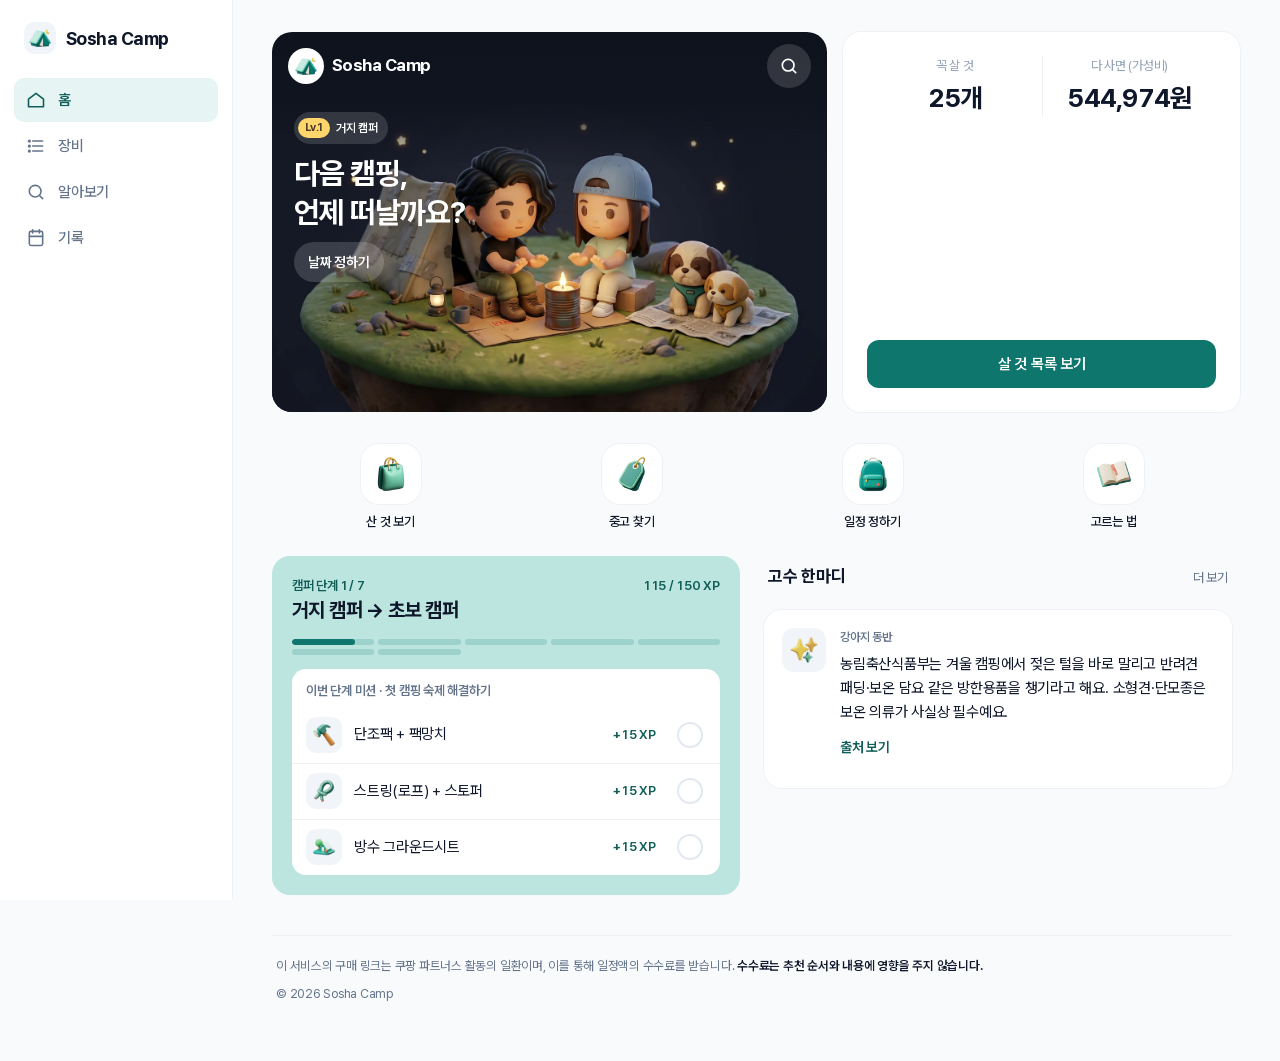
==== app/index.html @ a7f303cd "Add v2 app preview with 3D icons and level scenes New design lives in app/ so the current site stays" ====
<!doctype html><html><head><meta charset=utf8><meta name=viewport content="width=device-width,initial-scale=1,viewport-fit=cover"><style>:root{color-scheme:light;box-sizing:border-box;padding-top:env(safe-area-inset-top,0px);padding-bottom:env(safe-area-inset-bottom,0px)}html{scroll-padding-top:env(safe-area-inset-top,0px)}body{margin:0;padding:0;font:14px -apple-system,BlinkMacSystemFont,sans-serif;background:#fff;color:#000}img{max-width:100%}[hidden]:not([hidden=until-found i]){display:none!important}</style></head><body>
<title>Sosha Camp 프로토타입</title>
<meta name="claude:viewport-fit-sides" content="cover">
<link rel="icon" href="v2/icons/tent.png">
<style>
/* 캠프 장면(game.js가 그리는 SVG) 색과 모양: styles.css에서 그대로 가져왔어요 */
:root {
  --s-sky: #1E2A4A; --s-sky-2: #3B3F72; --s-star: #FFF6D5; --s-moon: #FFF1C1;
  --s-ground: #3F6B4A; --s-ground-2: #34593E; --s-tree: #1F4733; --s-tree-2: #2C5E42;
  --s-tent: #F2D7A6; --s-tent-2: #D9B27A; --s-door: #4A3A2A; --s-glow: #FFD66B;
  --s-fire: #FF8A3D; --s-fire-2: #FFD15C; --s-wood: #7A5236; --s-metal: #7D8794;
  --s-skin: #F6D2B8; --s-hair-1: #2B2220; --s-hair-2: #2B2220;
  --s-coat-1: #7FC8A9; --s-coat-2: #F5B971; --s-coat-3: #8EA4D2; --s-pants: #4B5563;
  --s-dog-1: #FFFDF7; --s-dog-2: #B7835A; --s-dog-ink: #2B2220; --s-cheek: #F7A8A8;
  --s-box: #8FA88A; --s-cooler: #7FB5E0; --s-tarp: #E8D3A8; --s-cable: #FFC34D; --s-cushion: #F4A7B9;
  --s-chip: rgb(255 255 255 / .16); --s-chip-ink: #FFFFFF;
  --s-cardboard: #C89B6A; --s-tape: #EDE6D3; --s-trash: #2F343C; --s-car: #E9EEF2; --s-car-2: #2B2F36; --s-window: #9CC3E6; --s-paper: #D8D4C8; --s-drop: #9CD3F5; --s-chairfab: #5B6B7D; --s-shoe: #3A3F47; --s-ear-1: #E9E1D1; --s-ear-2: #8F5D3C; --s-bow: #F07C9C; --s-tongue: #F28C9A; --s-collar: #D9534F; --s-tag: #F5C542; --s-mug: #F4F1EA; --s-marsh: #FFF7EC; --s-stick: #8B6B4A; --s-shih-w: #FFFCF4; --s-shih-g: #C98E5A; --s-shih-b: #8E5530; --s-jacket: #22252B; --s-tee: #D7F3EE; --s-pants-2: #5A6B85; --s-cap: #8FB2D6; --s-cap-brim: #7A9EC4; --s-silver: #D5DAE0; --s-vest: #F5D35C; --s-vest-2: #F4A6C0; --s-harness: #F5C542; --s-lip: #D9707A;
}
.sc-sky-a { stop-color: var(--s-sky); } .sc-sky-b { stop-color: var(--s-sky-2); }
.sc-star { fill: var(--s-star); } .sc-moon { fill: var(--s-moon); }
.sc-ground { fill: var(--s-ground); } .sc-ground-2 { fill: var(--s-ground-2); }
.sc-tree { fill: var(--s-tree); } .sc-tree-2 { fill: var(--s-tree-2); } .sc-trunk { fill: var(--s-wood); }
.sc-tent { fill: var(--s-tent); } .sc-tent-2 { fill: var(--s-tent-2); } .sc-door { fill: var(--s-door); } .sc-door.warm { fill: var(--s-glow); }
.sc-glow { fill: var(--s-glow); opacity: .22; }
.sc-fire { fill: var(--s-fire); } .sc-fire-2 { fill: var(--s-fire-2); } .sc-wood { fill: var(--s-wood); } .sc-metal { fill: var(--s-metal); }
.sc-line { fill: none; stroke: var(--s-metal); stroke-width: 2; stroke-linecap: round; }
.sc-leash { fill: none; stroke: var(--s-cushion); stroke-width: 1.5; stroke-linecap: round; }
.sc-cable { fill: none; stroke: var(--s-cable); stroke-width: 2; stroke-dasharray: 2 4; stroke-linecap: round; }
.sc-skin { fill: var(--s-skin); } .sc-hair-1 { fill: var(--s-hair-1); } .sc-hair-2 { fill: var(--s-hair-2); }
.sc-coat-1 { fill: var(--s-coat-1); } .sc-coat-2 { fill: var(--s-coat-2); } .sc-coat-3 { fill: var(--s-coat-3); } .sc-pants { fill: var(--s-pants); }
.sc-dog-1 { fill: var(--s-dog-1); } .sc-dog-2 { fill: var(--s-dog-2); } .sc-ink { fill: var(--s-dog-ink); } .sc-cheek { fill: var(--s-cheek); }
.sc-box { fill: var(--s-box); } .sc-cooler { fill: var(--s-cooler); } .sc-tarp { fill: var(--s-tarp); } .sc-cushion { fill: var(--s-cushion); }
.sc-beam { fill: var(--s-glow); opacity: .2; }
.sc-shadow { fill: var(--s-dog-ink); opacity: .18; }
.flame { transform-box: fill-box; transform-origin: 50% 100%; animation: flicker 1.4s ease-in-out infinite alternate; }
.twinkle { animation: twinkle 3s ease-in-out infinite alternate; }
.wag { transform-box: fill-box; transform-origin: 0% 100%; animation: wag .5s ease-in-out infinite alternate; }
@keyframes flicker { from { transform: scale(1, 1); } to { transform: scale(.9, 1.12); } }
@keyframes twinkle { from { opacity: .3; } to { opacity: 1; } }
@keyframes wag { from { transform: rotate(-12deg); } to { transform: rotate(18deg); } }
.sc-cardboard { fill: var(--s-cardboard); }
.sc-tape { fill: var(--s-tape); }
.sc-tape-line { fill: none; stroke: var(--s-tape); stroke-width: 4; stroke-linecap: round; }
.sc-patch { fill: var(--s-tape); opacity: .9; }
.sc-puff { fill: none; stroke: var(--s-sky); stroke-width: 1.4; opacity: .25; }
.sc-steam { fill: none; stroke: var(--s-star); stroke-width: 1.4; stroke-linecap: round; opacity: .7; }
.sc-drop { fill: var(--s-drop); }
.sc-seam { fill: none; stroke: var(--s-tent-2); stroke-width: 2; }
.sc-window { fill: var(--s-window); opacity: .85; }
.sc-car { fill: var(--s-car); } .sc-car-2 { fill: var(--s-car-2); }
.sc-paper { fill: var(--s-paper); }
.sc-trash { fill: var(--s-trash); }
.sc-fence rect { fill: var(--s-tent-2); }
.shiver { animation: shiver .18s linear infinite alternate; }
@keyframes shiver { from { transform: translateX(-.6px); } to { transform: translateX(.6px); } }
.sc-chairfab { fill: var(--s-chairfab); }
.sc-shoe { fill: var(--s-shoe); }
.sc-fold { fill: none; stroke: var(--s-wood); stroke-width: 1.4; opacity: .6; }
.sc-arm.sc-arm { fill: none; stroke-width: 7; stroke-linecap: round; }
.sc-hatband { fill: var(--s-star); opacity: .55; }
.sc-lampband { fill: none; stroke: var(--s-shoe); stroke-width: 2.4; }
.sc-quilt { fill: none; stroke: var(--s-shoe); stroke-width: 1; opacity: .18; }
.sc-brow { fill: none; stroke: var(--s-dog-ink); stroke-width: 1.3; stroke-linecap: round; }
.sc-mouth { fill: none; stroke: var(--s-dog-ink); stroke-width: 1.3; stroke-linecap: round; }
.sc-eye-hl { fill: var(--s-star); }
.sc-ear-1 { fill: var(--s-ear-1); } .sc-ear-2 { fill: var(--s-ear-2); }
.sc-bow { fill: var(--s-bow); }
.sc-tongue { fill: var(--s-tongue); }
.sc-collar { fill: none; stroke: var(--s-collar); stroke-width: 2.4; stroke-linecap: round; }
.sc-tag { fill: var(--s-tag); }
.sc-mug { fill: var(--s-mug); } .sc-mug-h { fill: none; stroke: var(--s-mug); stroke-width: 2; }
.sc-stick { fill: none; stroke: var(--s-stick); stroke-width: 1.6; stroke-linecap: round; }
.sc-marsh { fill: var(--s-marsh); }
.sc-shih-w { fill: var(--s-shih-w); } .sc-shih-g { fill: var(--s-shih-g); } .sc-shih-b { fill: var(--s-shih-b); }
.sc-jacket { fill: var(--s-jacket); } .sc-tee { fill: var(--s-tee); } .sc-pants-2 { fill: var(--s-pants-2); }
.sc-tee-under { fill: var(--s-jacket); opacity: .6; }
.sc-zip { fill: none; stroke: var(--s-metal); stroke-width: 1; }
.sc-necklace { fill: none; stroke: var(--s-silver); stroke-width: .9; }
.sc-silver-ring { fill: none; stroke: var(--s-silver); stroke-width: 1.4; }
.sc-strap { fill: none; stroke: var(--s-jacket); stroke-width: 3; stroke-linecap: round; }
.sc-cap { fill: var(--s-cap); } .sc-cap-brim { fill: var(--s-cap-brim); } .sc-cap-btn { fill: var(--s-cap-brim); }
.sc-lip { fill: var(--s-lip); }
.sc-vest { fill: var(--s-vest); } .sc-vest-stripe { fill: none; stroke: var(--s-vest-2); stroke-width: 2.4; }
.sc-harness { fill: var(--s-harness); }
.sc-chain { fill: none; stroke: var(--s-silver); stroke-width: 2.2; stroke-dasharray: 2 1.4; }
.sc-tag-w { fill: var(--s-tee); }
@media (prefers-reduced-motion: reduce) { .flame, .twinkle, .wag, .shiver { animation: none !important; } }

/* Sosha Camp v2 프로토타입
   고유 컬러: 민트 틸 하나. 버튼·선택 = --brand, 넓은 면 = --mint, 아이콘 = 틸 단색 3D
   모바일 우선, 900px 이상에서 왼쪽 메뉴 */
@font-face { font-family: "Pretendard Variable"; src: url("v2/fonts/PretendardVariable.woff2") format("woff2"); font-weight: 45 920; font-display: swap; }

:root {
  --brand: #0F766E; --brand-press: #115E59; --brand-ink: #115E59; --on-brand: #FFFFFF;
  --mint: #BDE5E0; --soft: #E6F5F3; --glow: #5EEAD4;
  --bg: #F8FAFC; --card: #FFFFFF; --ink: #0F172A; --sub: #64748B; --faint: #94A3B8;
  --line: #EEF2F6; --line-2: #E2E8F0; --tile: #F1F5F9; --dim: rgb(15 23 42 / .45);
  --must-bg: #FFE4E6; --must: #9F1239; --nice-bg: #FEF3C7; --nice: #92400E; --warn: #BE123C;
  --night-1: #151D35; --night-2: #1E2A4A; --ground: #34593E;
  --r-lg: 18px; --r: 14px; --r-sm: 10px;
  --shadow: 0 10px 30px rgb(15 23 42 / .12);
  --ease: cubic-bezier(.2, .8, .2, 1);
  --font: "Pretendard Variable", -apple-system, "Apple SD Gothic Neo", "Noto Sans KR", sans-serif;
  --tabbar-h: 64px;
  color-scheme: light;
}
@media (prefers-color-scheme: dark) {
  :root:not([data-theme="light"]) {
    --brand: #2DD4BF; --brand-press: #5EEAD4; --brand-ink: #5EEAD4; --on-brand: #042F2E;
    --mint: #134E4A; --soft: #10292A; --bg: #0B1117; --card: #161B21; --ink: #ECEEF1; --sub: #A1A9B3; --faint: #8A939E;
    --line: #22272E; --line-2: #2C323A; --tile: #1F252C; --dim: rgb(0 0 0 / .6);
    --must-bg: #3B1220; --must: #FDA4AF; --nice-bg: #3A2A0D; --nice: #FCD34D; --warn: #FDA4AF;
    --shadow: 0 10px 30px rgb(0 0 0 / .5); color-scheme: dark;
  }
}
:root[data-theme="dark"] {
  --brand: #2DD4BF; --brand-press: #5EEAD4; --brand-ink: #5EEAD4; --on-brand: #042F2E;
  --mint: #134E4A; --soft: #10292A; --bg: #0B1117; --card: #161B21; --ink: #ECEEF1; --sub: #A1A9B3; --faint: #8A939E;
  --line: #22272E; --line-2: #2C323A; --tile: #1F252C; --dim: rgb(0 0 0 / .6);
  --must-bg: #3B1220; --must: #FDA4AF; --nice-bg: #3A2A0D; --nice: #FCD34D; --warn: #FDA4AF;
  --shadow: 0 10px 30px rgb(0 0 0 / .5); color-scheme: dark;
}

*, *::before, *::after { box-sizing: border-box; }
html { -webkit-text-size-adjust: 100%; }
body { margin: 0; background: var(--bg); color: var(--ink); font-family: var(--font); font-size: 16px; line-height: 1.5; letter-spacing: -0.015em; word-break: keep-all; overflow-wrap: anywhere; -webkit-font-smoothing: antialiased; -webkit-tap-highlight-color: transparent; }
h1, h2, h3, p { margin: 0; }
button, input, select, textarea { font: inherit; letter-spacing: inherit; color: inherit; }
button { cursor: pointer; }
a { color: var(--brand-ink); }
img { max-width: 100%; }
[hidden] { display: none !important; }
:focus-visible { outline: 2px solid var(--brand); outline-offset: 2px; border-radius: 6px; }
.sr { position: absolute; width: 1px; height: 1px; overflow: hidden; clip-path: inset(50%); white-space: nowrap; }
.skip { position: absolute; left: 12px; top: -60px; z-index: 100; padding: 8px 12px; border-radius: 8px; background: var(--ink); color: var(--card); }
.skip:focus { top: 12px; }
.num { font-variant-numeric: tabular-nums; }

/* ---------- 틀: 모바일 하단 탭바 / PC 왼쪽 메뉴 ---------- */
#view { min-height: 100dvh; padding-bottom: calc(var(--tabbar-h) + env(safe-area-inset-bottom, 0px) + 24px); outline: 0; }
.tabbar { position: fixed; left: 0; right: 0; bottom: 0; z-index: 40; display: grid; grid-template-columns: repeat(4, minmax(0, 1fr)); padding: 0 max(8px, env(safe-area-inset-left, 0px)) env(safe-area-inset-bottom, 0px) max(8px, env(safe-area-inset-right, 0px)); background: color-mix(in srgb, var(--card) 94%, transparent); backdrop-filter: saturate(1.6) blur(12px); -webkit-backdrop-filter: saturate(1.6) blur(12px); box-shadow: 0 -1px 0 var(--line); }
.tabbar .brand { display: none; }
.tab { display: flex; flex-direction: column; align-items: center; justify-content: center; gap: 3px; min-height: var(--tabbar-h); color: var(--faint); font-size: 11px; font-weight: 500; text-decoration: none; transition: color .15s var(--ease); }
.tab svg { width: 24px; height: 24px; fill: none; stroke: currentColor; stroke-width: 1.9; stroke-linecap: round; stroke-linejoin: round; }
.tab[aria-current="page"] { color: var(--brand); font-weight: 600; box-shadow: inset 0 2px 0 var(--brand); }
.tab[aria-current="page"] svg { fill: var(--soft); }

@media (min-width: 900px) {
  .shell { display: grid; grid-template-columns: 232px minmax(0, 1fr); }
  .tabbar { position: sticky; top: 0; height: 100dvh; display: flex; flex-direction: column; gap: 2px; padding: 22px 14px; background: var(--card); box-shadow: 1px 0 0 var(--line); backdrop-filter: none; }
  .tabbar .brand { display: flex; align-items: center; gap: 10px; padding: 0 10px 22px; color: var(--ink); font-size: 18px; font-weight: 700; letter-spacing: -0.03em; text-decoration: none; }
  .tabbar .brand img { width: 32px; height: 32px; padding: 4px; border-radius: 10px; background: var(--tile); }
  .tab { flex-direction: row; justify-content: flex-start; gap: 12px; min-height: 44px; padding: 0 12px; border-radius: var(--r-sm); font-size: 15px; color: var(--sub); }
  .tab svg { width: 20px; height: 20px; }
  .tab:hover { background: var(--tile); color: var(--ink); }
  .tab[aria-current="page"] { box-shadow: none; background: var(--soft); color: var(--brand-ink); }
  #view { padding-bottom: 48px; }
  .page { max-width: 1040px; }
}

/* ---------- 공통 ---------- */
.page { display: flex; flex-direction: column; gap: 24px; padding: 16px 16px 0; padding-left: max(16px, env(safe-area-inset-left, 0px)); padding-right: max(16px, env(safe-area-inset-right, 0px)); }
@media (min-width: 900px) { .page { padding: 32px 40px 0; } }
.page-head { display: flex; align-items: center; justify-content: space-between; gap: 12px; min-height: 44px; padding: 4px 4px 0; }
.page-head h1 { font-size: 26px; font-weight: 700; letter-spacing: -0.035em; }
@media (min-width: 900px) { .page-head h1 { font-size: 30px; } }
.sec { display: flex; flex-direction: column; gap: 10px; }
.sec-head { display: flex; align-items: baseline; justify-content: space-between; gap: 12px; padding: 0 4px; }
.sec-head h2 { font-size: 17px; font-weight: 700; }
.sec-head .more { font-size: 13px; color: var(--sub); background: none; border: 0; padding: 6px 0; text-decoration: none; }
.card { border-radius: var(--r-lg); background: var(--card); box-shadow: 0 0 0 1px var(--line); }
.list { display: flex; flex-direction: column; border-radius: var(--r-lg); background: var(--card); box-shadow: 0 0 0 1px var(--line); overflow: hidden; }
.muted { color: var(--sub); }
.faint { color: var(--faint); }

.btn { display: inline-flex; align-items: center; justify-content: center; gap: 6px; min-height: 48px; padding: 0 18px; border: 0; border-radius: 12px; background: var(--tile); color: var(--ink); font-size: 15px; font-weight: 600; text-decoration: none; white-space: nowrap; transition: background-color .15s var(--ease), transform .1s var(--ease); }
.btn:active { transform: scale(.97); }
.btn-primary { background: var(--brand); color: var(--on-brand); }
.btn-primary:hover { background: var(--brand-press); }
.btn-soft { background: var(--soft); color: var(--brand-ink); }
.btn-ghost { background: transparent; color: var(--sub); }
.btn-block { width: 100%; }
.btn-sm { min-height: 40px; padding: 0 14px; border-radius: 10px; font-size: 14px; }
.btn svg { width: 18px; height: 18px; fill: none; stroke: currentColor; stroke-width: 2.2; stroke-linecap: round; }

.tag { display: inline-flex; align-items: center; height: 20px; padding: 0 7px; border-radius: 6px; font-size: 11px; font-weight: 600; white-space: nowrap; }
.tag-must { background: var(--must-bg); color: var(--must); }
.tag-nice { background: var(--nice-bg); color: var(--nice); }
.tag-later { background: var(--tile); color: var(--sub); }
.tag-lesson { background: var(--soft); color: var(--brand-ink); }
.tag-brand { background: var(--brand); color: var(--on-brand); }

.ico { position: relative; flex: none; display: grid; place-items: center; width: 44px; height: 44px; border-radius: 12px; background: var(--tile); }
.ico img { width: 30px; height: 30px; }
.ico.lg { width: 64px; height: 64px; border-radius: 18px; }
.ico.lg img { width: 44px; height: 44px; }
.ico.sm { width: 36px; height: 36px; border-radius: 10px; }
.ico.sm img { width: 24px; height: 24px; }
.ico .check { position: absolute; right: -3px; bottom: -3px; display: grid; place-items: center; width: 18px; height: 18px; border-radius: 50%; background: var(--brand); box-shadow: 0 0 0 2px var(--card); }
.ico .check svg { width: 10px; height: 10px; fill: none; stroke: var(--on-brand); stroke-width: 3.5; stroke-linecap: round; stroke-linejoin: round; }

.empty { display: flex; flex-direction: column; align-items: center; gap: 10px; padding: 36px 16px; text-align: center; color: var(--sub); font-size: 14px; }
.empty img { width: 56px; height: 56px; opacity: .9; }

/* ---------- 홈 ---------- */
.hero { position: relative; height: clamp(440px, 118vw, 520px); background: linear-gradient(180deg, var(--night-1) 0%, var(--night-2) 44%); overflow: hidden; color: #FFFFFF; }
.hero::after { content: ""; position: absolute; left: 0; right: 0; bottom: 0; height: 46px; background: var(--ground); }
.hero-scene { position: absolute; left: 0; right: 0; bottom: 45px; z-index: 1; aspect-ratio: 640 / 360; }
.hero-scene svg { display: block; width: 100%; height: 100%; }
.hero-scene img, .lvup-scene img { display: block; width: 100%; height: 100%; object-fit: cover; object-position: center bottom; }
.hero-scene img { -webkit-mask-image: linear-gradient(180deg, transparent 0%, #000 22%); mask-image: linear-gradient(180deg, transparent 0%, #000 22%); }
.hero { background: linear-gradient(180deg, #0E121C 0%, #141824 40%) !important; }
.hero::after { display: none; }
.hero-scene { bottom: 0 !important; }
.lvup-scene { background: #141824 !important; }
.hero-top { position: absolute; left: 0; right: 0; top: 0; z-index: 2; display: flex; align-items: center; justify-content: space-between; padding: calc(12px + env(safe-area-inset-top, 0px)) max(16px, env(safe-area-inset-right, 0px)) 0 max(16px, env(safe-area-inset-left, 0px)); }
.hero-brand { display: flex; align-items: center; gap: 8px; font-size: 17px; font-weight: 700; letter-spacing: -0.03em; }
.hero-brand img { width: 36px; height: 36px; padding: 6px; border-radius: 50%; background: #FFFFFF; }
.round { display: grid; place-items: center; width: 44px; height: 44px; border: 0; border-radius: 50%; background: rgb(255 255 255 / .14); color: #FFFFFF; }
.round svg { width: 20px; height: 20px; fill: none; stroke: currentColor; stroke-width: 2; stroke-linecap: round; stroke-linejoin: round; }
.hero-copy { position: absolute; left: max(22px, env(safe-area-inset-left, 0px)); right: 22px; top: calc(80px + env(safe-area-inset-top, 0px)); z-index: 2; display: flex; flex-direction: column; align-items: flex-start; gap: 10px; }
.lv-chip { display: inline-flex; align-items: center; gap: 6px; height: 28px; padding: 0 10px 0 4px; border: 0; border-radius: 999px; background: rgb(255 255 255 / .14); color: #FFFFFF; font-size: 12px; font-weight: 600; }
.lv-chip b { display: grid; place-items: center; height: 20px; padding: 0 7px; border-radius: 999px; background: #FFD66B; color: #4A3A2A; font-size: 11px; }
.hero h1 { font-size: 30px; font-weight: 700; letter-spacing: -0.035em; line-height: 1.3; }
.hero h1 em { font-style: normal; color: var(--glow); }
.hero-set { display: inline-flex; align-items: center; gap: 6px; min-height: 40px; padding: 0 14px; border: 0; border-radius: 999px; background: rgb(255 255 255 / .16); color: #FFFFFF; font-size: 14px; font-weight: 600; }

.summary { position: relative; z-index: 3; margin: -34px 16px 0; padding: 18px 16px 16px; border-radius: var(--r-lg); background: var(--card); box-shadow: var(--shadow); display: flex; flex-direction: column; gap: 14px; }
.summary-nums { display: grid; grid-template-columns: repeat(2, minmax(0, 1fr)); }
.summary-nums > div { display: flex; flex-direction: column; align-items: center; gap: 2px; }
.summary-nums > div + div { border-left: 1px solid var(--line); }
.summary-nums span { font-size: 13px; color: var(--faint); }
.summary-nums strong { font-size: 22px; font-weight: 700; letter-spacing: -0.03em; font-variant-numeric: tabular-nums; }

.quick { display: grid; grid-template-columns: repeat(4, minmax(0, 1fr)); gap: 4px; padding: 0 0; }
.quick a, .quick button { display: flex; flex-direction: column; align-items: center; gap: 8px; padding: 0; border: 0; background: none; color: var(--ink); font-size: 13px; font-weight: 500; text-decoration: none; }
.quick .ico { width: 60px; height: 60px; border-radius: 18px; background: var(--card); box-shadow: 0 0 0 1px var(--line); }
.quick .ico img { width: 38px; height: 38px; }

.stage { display: flex; flex-direction: column; gap: 14px; padding: 20px; border-radius: var(--r-lg); background: var(--mint); }
.stage-head { display: flex; justify-content: space-between; align-items: flex-start; gap: 8px; }
.stage-head small { display: block; font-size: 13px; font-weight: 600; color: var(--brand-ink); }
.stage-head strong { font-size: 20px; font-weight: 700; letter-spacing: -0.03em; }
.stage-head .xp { font-size: 13px; font-weight: 600; color: var(--brand-ink); white-space: nowrap; }
.steps { display: grid; grid-template-columns: repeat(5, minmax(0, 1fr)); gap: 4px; }
.steps i { height: 6px; border-radius: 999px; background: color-mix(in srgb, var(--brand) 18%, transparent); overflow: hidden; }
.steps i b { display: block; height: 100%; background: var(--brand); border-radius: inherit; width: var(--p, 0%); transition: width .6s var(--ease); }
.mission { display: flex; flex-direction: column; border-radius: var(--r); background: var(--card); }
.mission > span { padding: 12px 14px 6px; font-size: 13px; font-weight: 600; color: var(--sub); }
.mission-row { display: flex; align-items: center; gap: 12px; min-height: 56px; padding: 0 8px 0 14px; border-top: 1px solid var(--line); }
.mission > span + .mission-row { border-top: 0; }
.mission-row .name { flex: 1; min-width: 0; padding: 0; border: 0; background: none; text-align: left; font-size: 15px; }
.mission-row .xp { font-size: 13px; font-weight: 600; color: var(--brand-ink); }

.tip { display: flex; gap: 14px; padding: 18px; }
.tip p { font-size: 15px; line-height: 1.6; }
.tip small { display: block; margin-bottom: 6px; font-size: 12px; font-weight: 600; color: var(--sub); }
.tip a { display: inline-block; margin-top: 8px; font-size: 14px; font-weight: 600; text-decoration: none; }

@media (min-width: 900px) {
  .home-top { display: grid; grid-template-columns: minmax(0, 1.4fr) minmax(0, 1fr); gap: 16px; padding: 32px 40px 0; max-width: 1120px; }
  .hero { height: auto; min-height: 380px; border-radius: 20px; }
  .summary { margin: 0; justify-content: space-between; padding: 24px; box-shadow: 0 0 0 1px var(--line); }
  .summary-nums strong { font-size: 26px; }
  .home-grid { display: grid; grid-template-columns: repeat(2, minmax(0, 1fr)); gap: 24px; align-items: start; }
}

/* ---------- 장비 ---------- */
.seg { display: grid; grid-template-columns: repeat(4, minmax(0, 1fr)); gap: 4px; padding: 4px; border-radius: 13px; background: var(--line); }
.seg button { display: flex; flex-direction: column; align-items: center; justify-content: center; min-height: 52px; border: 0; border-radius: 10px; background: transparent; color: var(--sub); font-size: 12px; font-weight: 500; transition: background-color .15s var(--ease), color .15s var(--ease); }
.seg button b { font-size: 17px; font-weight: 700; color: var(--ink); font-variant-numeric: tabular-nums; }
.seg button[aria-selected="true"] { background: var(--card); color: var(--brand); font-weight: 600; box-shadow: 0 1px 3px rgb(15 23 42 / .08); }
.seg button[aria-selected="true"] b { color: var(--brand); }
.chips { display: flex; gap: 6px; overflow-x: auto; scrollbar-width: none; margin: 0 -16px; padding: 2px 16px; scroll-padding-inline: 16px; }
.chips::-webkit-scrollbar { display: none; }
.chip { flex: none; min-height: 36px; padding: 0 14px; border: 0; border-radius: 999px; background: var(--card); box-shadow: inset 0 0 0 1px var(--line-2); color: var(--sub); font-size: 14px; font-weight: 500; white-space: nowrap; }
.chip[aria-pressed="true"] { background: var(--brand); box-shadow: none; color: var(--on-brand); font-weight: 600; }
.search { display: flex; align-items: center; gap: 10px; min-height: 48px; padding: 0 6px 0 14px; border-radius: var(--r); background: var(--card); box-shadow: 0 0 0 1px var(--line-2); color: var(--faint); }
.search:focus-within { box-shadow: 0 0 0 2px var(--brand); }
.search svg { flex: none; width: 20px; height: 20px; fill: none; stroke: currentColor; stroke-width: 2; stroke-linecap: round; }
.search input { flex: 1; min-width: 0; min-height: 46px; border: 0; outline: 0; background: transparent; color: var(--ink); font-size: 16px; }
.search .clear { display: grid; place-items: center; width: 36px; height: 36px; border: 0; border-radius: 50%; background: transparent; color: var(--faint); }
.group-head { display: flex; align-items: center; justify-content: space-between; gap: 8px; padding: 14px 16px 8px; font-size: 15px; font-weight: 700; }
.group-head small { font-size: 12.5px; font-weight: 400; color: var(--faint); }
.row { display: flex; align-items: center; gap: 12px; min-height: 68px; padding: 10px 6px 10px 12px; border-top: 1px solid var(--line); }
.group-head + .row { border-top: 0; }
.row-main { flex: 1; min-width: 0; display: flex; align-items: center; gap: 12px; padding: 0; border: 0; background: none; text-align: left; }
.row-text { flex: 1; min-width: 0; display: flex; flex-direction: column; gap: 2px; }
.row-title { display: flex; align-items: center; gap: 6px; min-width: 0; }
.row-title b { font-size: 15px; font-weight: 600; overflow: hidden; text-overflow: ellipsis; white-space: nowrap; }
.row-sub { font-size: 12.5px; color: var(--sub); overflow: hidden; text-overflow: ellipsis; white-space: nowrap; }
.row-sub.est { color: var(--faint); }
.row-price { flex: none; text-align: right; font-size: 15px; font-weight: 700; font-variant-numeric: tabular-nums; white-space: nowrap; }
.row-price.est { font-size: 13px; font-weight: 500; color: var(--sub); }
.row.done .row-title b { color: var(--sub); }
.row-check { flex: none; display: grid; place-items: center; width: 44px; height: 44px; border: 0; border-radius: 50%; background: transparent; }
.row-check span { display: grid; place-items: center; width: 26px; height: 26px; border-radius: 50%; box-shadow: inset 0 0 0 2px var(--line-2); transition: background-color .2s var(--ease), box-shadow .2s var(--ease), transform .2s var(--ease); }
.row-check svg { width: 14px; height: 14px; fill: none; stroke: transparent; stroke-width: 3.2; stroke-linecap: round; stroke-linejoin: round; }
.row-check:hover span { box-shadow: inset 0 0 0 2px var(--brand); }
.row-check[aria-pressed="true"] span { background: var(--brand); box-shadow: none; }
.row-check[aria-pressed="true"] svg { stroke: var(--on-brand); }
.row-check.pop span { animation: pop .35s var(--ease); }
@keyframes pop { 40% { transform: scale(1.25); } }
.sumbar { position: sticky; bottom: calc(var(--tabbar-h) + env(safe-area-inset-bottom, 0px) + 12px); z-index: 5; display: flex; align-items: center; justify-content: space-between; gap: 12px; min-height: 52px; padding: 0 18px; border-radius: var(--r); background: var(--ink); color: var(--card); box-shadow: var(--shadow); }
.sumbar span { font-size: 13px; opacity: .75; }
.sumbar strong { font-size: 17px; font-weight: 700; font-variant-numeric: tabular-nums; }
@media (min-width: 900px) { .sumbar { bottom: 16px; } }

/* ---------- 바텀시트 ---------- */
.sheet-wrap { position: fixed; inset: 0; z-index: 80; }
.sheet-backdrop { position: absolute; inset: 0; background: var(--dim); animation: fade .2s var(--ease); }
.sheet { position: absolute; left: 0; right: 0; bottom: 0; max-height: calc(100dvh - 48px - env(safe-area-inset-top, 0px)); display: flex; flex-direction: column; border-radius: 24px 24px 0 0; background: var(--card); box-shadow: var(--shadow); animation: up .28s var(--ease); outline: 0; }
.sheet.dragging { transition: none; }
.sheet.closing { transform: translateY(100%); transition: transform .22s var(--ease); }
@keyframes up { from { transform: translateY(100%); } }
@keyframes fade { from { opacity: 0; } }
.sheet-grip { display: flex; justify-content: center; padding: 8px 0 6px; touch-action: none; cursor: grab; }
.sheet-grip span { width: 40px; height: 5px; border-radius: 999px; background: var(--line-2); }
.sheet-body { overflow-y: auto; overscroll-behavior: contain; padding: 6px 20px calc(20px + env(safe-area-inset-bottom, 0px)); display: flex; flex-direction: column; gap: 18px; }
.sheet-foot { position: sticky; bottom: calc(-20px - env(safe-area-inset-bottom, 0px)); margin: 0 -20px calc(-20px - env(safe-area-inset-bottom, 0px)); padding: 12px 20px calc(16px + env(safe-area-inset-bottom, 0px)); display: flex; gap: 8px; background: var(--card); box-shadow: 0 -1px 0 var(--line); }
@media (min-width: 900px) {
  .sheet { left: 50%; right: auto; bottom: 50%; width: min(560px, calc(100% - 48px)); max-height: min(760px, calc(100dvh - 48px)); transform: translate(-50%, 50%); border-radius: 24px; animation: pop-in .22s var(--ease); }
  .sheet.closing { transform: translate(-50%, 50%) scale(.97); opacity: 0; transition: transform .18s var(--ease), opacity .18s var(--ease); }
  .sheet-grip { display: none; }
  .sheet-body { padding-top: 22px; }
  @keyframes pop-in { from { opacity: 0; transform: translate(-50%, 50%) scale(.97); } }
}
.sheet-head { display: flex; align-items: center; gap: 14px; }
.sheet-head > div { flex: 1; min-width: 0; display: flex; flex-direction: column; gap: 6px; }
.sheet-head h2 { font-size: 22px; font-weight: 700; letter-spacing: -0.03em; line-height: 1.3; }
.sheet-head .tags { display: flex; flex-wrap: wrap; gap: 6px; }
.x { flex: none; align-self: flex-start; display: grid; place-items: center; width: 44px; height: 44px; margin: -6px -10px 0 0; border: 0; border-radius: 12px; background: transparent; color: var(--sub); }
.x svg { width: 20px; height: 20px; fill: none; stroke: currentColor; stroke-width: 2.2; stroke-linecap: round; }
.note { display: flex; flex-direction: column; gap: 4px; padding: 14px 16px; border-radius: var(--r); background: var(--bg); }
.note small { font-size: 12px; font-weight: 600; color: var(--brand-ink); }
.note p { font-size: 14px; line-height: 1.65; }
.clamp { display: -webkit-box; -webkit-line-clamp: 3; -webkit-box-orient: vertical; overflow: hidden; }
.linkbtn { align-self: flex-start; padding: 4px 0; border: 0; background: none; color: var(--brand-ink); font-size: 13px; font-weight: 600; }
.status-seg { display: grid; grid-template-columns: repeat(4, minmax(0, 1fr)); gap: 4px; padding: 4px; border-radius: 13px; background: var(--line); }
.status-seg button { min-height: 40px; border: 0; border-radius: 10px; background: transparent; color: var(--sub); font-size: 13px; font-weight: 500; }
.status-seg button[aria-pressed="true"] { background: var(--card); color: var(--brand); font-weight: 600; box-shadow: 0 1px 3px rgb(15 23 42 / .08); }
.pick { display: flex; flex-direction: column; gap: 4px; padding: 14px 16px; border-radius: var(--r); box-shadow: inset 0 0 0 1px var(--line-2); color: inherit; text-decoration: none; }
.pick.best { background: var(--soft); box-shadow: inset 0 0 0 1.5px var(--mint); }
.pick-top { display: flex; justify-content: space-between; align-items: baseline; gap: 10px; }
.pick-top b { display: flex; align-items: center; gap: 6px; font-size: 15px; font-weight: 600; }
.pick-top strong { font-size: 16px; font-weight: 700; white-space: nowrap; font-variant-numeric: tabular-nums; }
.pick p { font-size: 13px; color: var(--sub); line-height: 1.55; }
.sites { display: grid; grid-template-columns: repeat(4, minmax(0, 1fr)); gap: 6px; }
.site { display: flex; align-items: center; justify-content: center; min-height: 44px; border-radius: 12px; font-size: 13px; font-weight: 600; text-decoration: none; }
.s-dg { background: #FFF7ED; color: #C2410C; } .s-nv { background: #F0FDF4; color: #15803D; } .s-cf { background: #F0FDF4; color: #166534; } .s-dn { background: #EFF6FF; color: #1D4ED8; }
@media (prefers-color-scheme: dark) { :root:not([data-theme="light"]) .site { background: var(--tile); } }
.form { display: grid; gap: 12px; padding: 16px; border-radius: var(--r); background: var(--bg); }
.form h3 { font-size: 15px; font-weight: 700; }
.field { display: grid; gap: 6px; }
.field > span { font-size: 13px; font-weight: 600; color: var(--sub); }
.field input, .field select, .field textarea { width: 100%; min-height: 48px; padding: 0 14px; border: 0; border-radius: 12px; background: var(--card); box-shadow: inset 0 0 0 1px var(--line-2); color: var(--ink); font-size: 16px; }
.field textarea { min-height: 88px; padding: 12px 14px; resize: vertical; line-height: 1.5; }
.field input:focus, .field select:focus, .field textarea:focus { outline: 0; box-shadow: inset 0 0 0 2px var(--brand); }
.grid2 { display: grid; grid-template-columns: repeat(2, minmax(0, 1fr)); gap: 10px; }
.pills { display: flex; gap: 6px; }

/* ---------- 알아보기 ---------- */
.cards2 { display: grid; grid-template-columns: repeat(2, minmax(0, 1fr)); gap: 8px; }
.tile-card { display: flex; flex-direction: column; justify-content: space-between; gap: 16px; min-height: 124px; padding: 16px; border: 0; border-radius: var(--r-lg); background: var(--card); box-shadow: 0 0 0 1px var(--line); color: var(--ink); text-align: left; font-size: 15px; font-weight: 600; line-height: 1.35; }
.tile-card img { width: 40px; height: 40px; }
.tile-card em { font-style: normal; color: var(--warn); }
.link-row { display: flex; align-items: center; gap: 12px; width: 100%; min-height: 60px; padding: 8px 16px 8px 12px; border: 0; border-top: 1px solid var(--line); background: none; color: inherit; text-align: left; text-decoration: none; }
.list > .link-row:first-child { border-top: 0; }
.link-row b { flex: 1; min-width: 0; font-size: 15px; font-weight: 500; }
.link-row small { font-size: 12.5px; color: var(--faint); text-align: right; }
.bullets { margin: 0; padding-left: 20px; display: grid; gap: 10px; font-size: 15px; line-height: 1.65; }
.bullets li::marker { color: var(--brand); }
.src { font-size: 12px; color: var(--faint); }

/* ---------- 기록 ---------- */
.lesson { display: flex; flex-direction: column; gap: 10px; padding: 18px; }
.lesson.done { background: var(--soft); box-shadow: none; }
.lesson-top { display: flex; align-items: center; gap: 10px; }
.lesson-top b { flex: 1; font-size: 16px; font-weight: 600; }
.lesson-n { display: grid; place-items: center; width: 26px; height: 26px; border-radius: 8px; background: var(--tile); font-size: 13px; font-weight: 700; }
.lesson.done .lesson-n { background: var(--brand); color: var(--on-brand); }
.lesson p { font-size: 14px; line-height: 1.65; color: var(--sub); }
.mini-items { display: flex; flex-wrap: wrap; gap: 6px; }
.mini-item { display: inline-flex; align-items: center; gap: 6px; min-height: 36px; padding: 0 12px 0 6px; border: 0; border-radius: 999px; background: var(--tile); color: var(--ink); font-size: 13px; font-weight: 500; }
.mini-item img { width: 24px; height: 24px; }
.mini-item.have { background: var(--mint); color: var(--brand-ink); }
.stat3 { display: grid; grid-template-columns: repeat(3, minmax(0, 1fr)); padding: 16px 8px; }
.stat3 > div { display: flex; flex-direction: column; align-items: center; gap: 2px; }
.stat3 > div + div { border-left: 1px solid var(--line); }
.stat3 span { font-size: 12.5px; color: var(--faint); }
.stat3 strong { font-size: 18px; font-weight: 700; font-variant-numeric: tabular-nums; }
.lv-list { display: flex; flex-direction: column; gap: 8px; }
.lv-item { display: flex; align-items: center; gap: 12px; padding: 12px 14px; border-radius: var(--r); box-shadow: inset 0 0 0 1px var(--line-2); }
.lv-item.now { background: var(--soft); box-shadow: inset 0 0 0 1.5px var(--mint); }
.lv-item.locked { opacity: .55; }
.lv-item b { flex: 1; font-size: 15px; font-weight: 600; }
.lv-item span { font-size: 13px; color: var(--sub); }

/* ---------- 토스트 ---------- */
.toast { position: fixed; left: 50%; bottom: calc(var(--tabbar-h) + env(safe-area-inset-bottom, 0px) + 76px); z-index: 90; display: flex; align-items: center; gap: 4px; width: max-content; max-width: min(480px, calc(100% - 32px)); min-height: 52px; padding: 0 8px 0 18px; border-radius: 14px; background: var(--ink); color: var(--card); box-shadow: var(--shadow); font-size: 15px; font-weight: 500; transform: translateX(-50%); animation: toast-in .28s var(--ease); }
.toast > span { flex: 1; min-width: 0; padding-right: 6px; }
.toast button { flex: none; white-space: nowrap; min-height: 40px; padding: 0 12px; border: 0; border-radius: 10px; background: transparent; color: var(--glow); font-size: 14px; font-weight: 600; }
@keyframes toast-in { from { opacity: 0; transform: translate(-50%, 12px); } }
@media (min-width: 900px) { .toast { bottom: 88px; } }

@media (prefers-reduced-motion: reduce) {
  *, *::before, *::after { animation-duration: .01ms !important; transition-duration: .01ms !important; }
}

/* ---------- 쿠팡 파트너스 ---------- */
.cp-card { display: flex; flex-direction: column; gap: 10px; padding: 16px; border-radius: var(--r); background: var(--card); box-shadow: inset 0 0 0 1px var(--line-2); }
.cp-top { display: flex; align-items: center; justify-content: space-between; }
.cp-logo { display: grid; place-items: center; height: 22px; padding: 0 8px; border-radius: 6px; background: #EF3A2E; color: #FFFFFF; font-size: 11px; font-weight: 700; }
.cp-ad { display: grid; place-items: center; height: 22px; padding: 0 8px; border-radius: 6px; box-shadow: inset 0 0 0 1px var(--line-2); color: var(--sub); font-size: 11px; font-weight: 600; }
.cp-body { display: flex; flex-direction: column; gap: 2px; }
.cp-body b { font-size: 15px; font-weight: 600; line-height: 1.45; }
.cp-body strong { display: flex; align-items: center; gap: 6px; font-size: 18px; font-weight: 700; }
.cp-disc { margin: 0; padding-top: 10px; border-top: 1px solid var(--line); color: var(--sub); font-size: 12.5px; line-height: 1.55; }
.foot-note { display: grid; gap: 8px; margin: 16px 0 0; padding: 20px 4px 8px; border-top: 1px solid var(--line); color: var(--sub); font-size: 12.5px; line-height: 1.65; }
.foot-note p { margin: 0; }
.foot-note b { font-weight: 600; color: var(--ink); }
.pick-acts { display: flex; align-items: center; gap: 12px; margin-top: 6px; }
.pick-acts .btn { min-width: 120px; }
.pick-acts .linkbtn { text-decoration: none; color: var(--sub); }
.cp-disc { display: flex; align-items: flex-start; gap: 6px; border-top: 0; padding-top: 0; }
.cp-disc .cp-ad { flex: none; height: 20px; }
.pick-acts .cp-logo { margin-right: 2px; }

/* ---------- 레벨 업 축하 ---------- */
.lvup { position: fixed; inset: 0; z-index: 95; display: grid; place-items: end center; background: rgb(8 12 24 / .72); animation: fade .25s var(--ease); }
.lvup-card { width: 100%; max-width: 520px; overflow: hidden; border-radius: 26px 26px 0 0; background: var(--card); box-shadow: var(--shadow); animation: up .45s var(--ease); }
.lvup-scene { position: relative; aspect-ratio: 640 / 360; background: linear-gradient(180deg, var(--night-1), var(--night-2)); }
.lvup-scene svg { display: block; width: 100%; height: 100%; animation: lvup-zoom 1.2s var(--ease); }
@keyframes lvup-zoom { from { transform: scale(1.12); filter: brightness(.6); } }
.lvup-text { display: flex; flex-direction: column; gap: 8px; padding: 22px 22px calc(22px + env(safe-area-inset-bottom, 0px)); text-align: center; }
.lvup-eyebrow { align-self: center; padding: 4px 12px; border-radius: 999px; background: #FFD66B; color: #4A3A2A; font-size: 13px; font-weight: 700; animation: pop .6s var(--ease) .3s both; }
.lvup-text h2 { font-size: 24px; font-weight: 700; letter-spacing: -0.03em; }
.lvup-text p { color: var(--sub); font-size: 15px; line-height: 1.6; }
.lvup-text small { color: var(--brand-ink); font-size: 13px; font-weight: 600; }
.lvup-text .btn { margin-top: 10px; }
@media (min-width: 900px) { .lvup { place-items: center; } .lvup-card { border-radius: 26px; } }

/* QA: 손가락으로 누르기 쉬운 크기 맞추기 */
.mission-row .name { align-self: stretch; min-height: 44px; }
.sec-head .more { min-height: 44px; display: inline-flex; align-items: center; }
.tip a { min-height: 44px; display: inline-flex; align-items: center; margin-top: 2px; }
.lv-chip { height: 32px; }
.linkbtn { min-height: 40px; }

/* ---------- 공유 상태 ---------- */
.sync-banner { position: fixed; left: 50%; top: calc(10px + env(safe-area-inset-top, 0px)); z-index: 70; transform: translateX(-50%); max-width: calc(100% - 32px); padding: 8px 14px; border-radius: 999px; background: var(--card); box-shadow: var(--shadow); color: var(--sub); font-size: 13px; font-weight: 600; }
.sync-banner.readonly { color: var(--brand-ink); }
.sync-banner.error { color: var(--warn); }

</style>

  <a class="skip" href="#view">본문으로 건너뛰기</a>
  <div class="shell">
    <nav class="tabbar" aria-label="메뉴">
      <a class="brand" href="#home"><img src="v2/icons/tent.png" alt="">Sosha Camp</a>
      <a class="tab" href="#home" data-route="home"><svg viewBox="0 0 24 24" aria-hidden="true"><path d="M3 11 12 4l9 7v9H3z"/></svg><span>홈</span></a>
      <a class="tab" href="#gear" data-route="gear"><svg viewBox="0 0 24 24" aria-hidden="true"><path d="M8 6h12M8 12h12M8 18h12"/><circle cx="4" cy="6" r="1"/><circle cx="4" cy="12" r="1"/><circle cx="4" cy="18" r="1"/></svg><span>장비</span></a>
      <a class="tab" href="#explore" data-route="explore"><svg viewBox="0 0 24 24" aria-hidden="true"><circle cx="11" cy="11" r="7"/><path d="m20 20-3.5-3.5"/></svg><span>알아보기</span></a>
      <a class="tab" href="#log" data-route="log"><svg viewBox="0 0 24 24" aria-hidden="true"><rect x="4" y="4" width="16" height="17" rx="2"/><path d="M8 2v4M16 2v4M4 10h16"/></svg><span>기록</span></a>
    </nav>
    <main id="view" tabindex="-1"></main>
  </div>

  <div class="sheet-wrap" id="sheetWrap" hidden>
    <div class="sheet-backdrop" data-close></div>
    <section class="sheet" id="sheet" role="dialog" aria-modal="true" aria-labelledby="sheetTitle">
      <div class="sheet-grip" data-grip><span></span></div>
      <div class="sheet-body" id="sheetBody"></div>
    </section>
  </div>

  <div class="toast" id="toast" role="status" aria-live="polite" hidden></div>

  <script src="data.js"></script>
  <script src="research.js"></script>
  <script src="game.js"></script>
  <script src="coupang.js"></script>
  <script src="v2/app.js"></script>

</body></html>
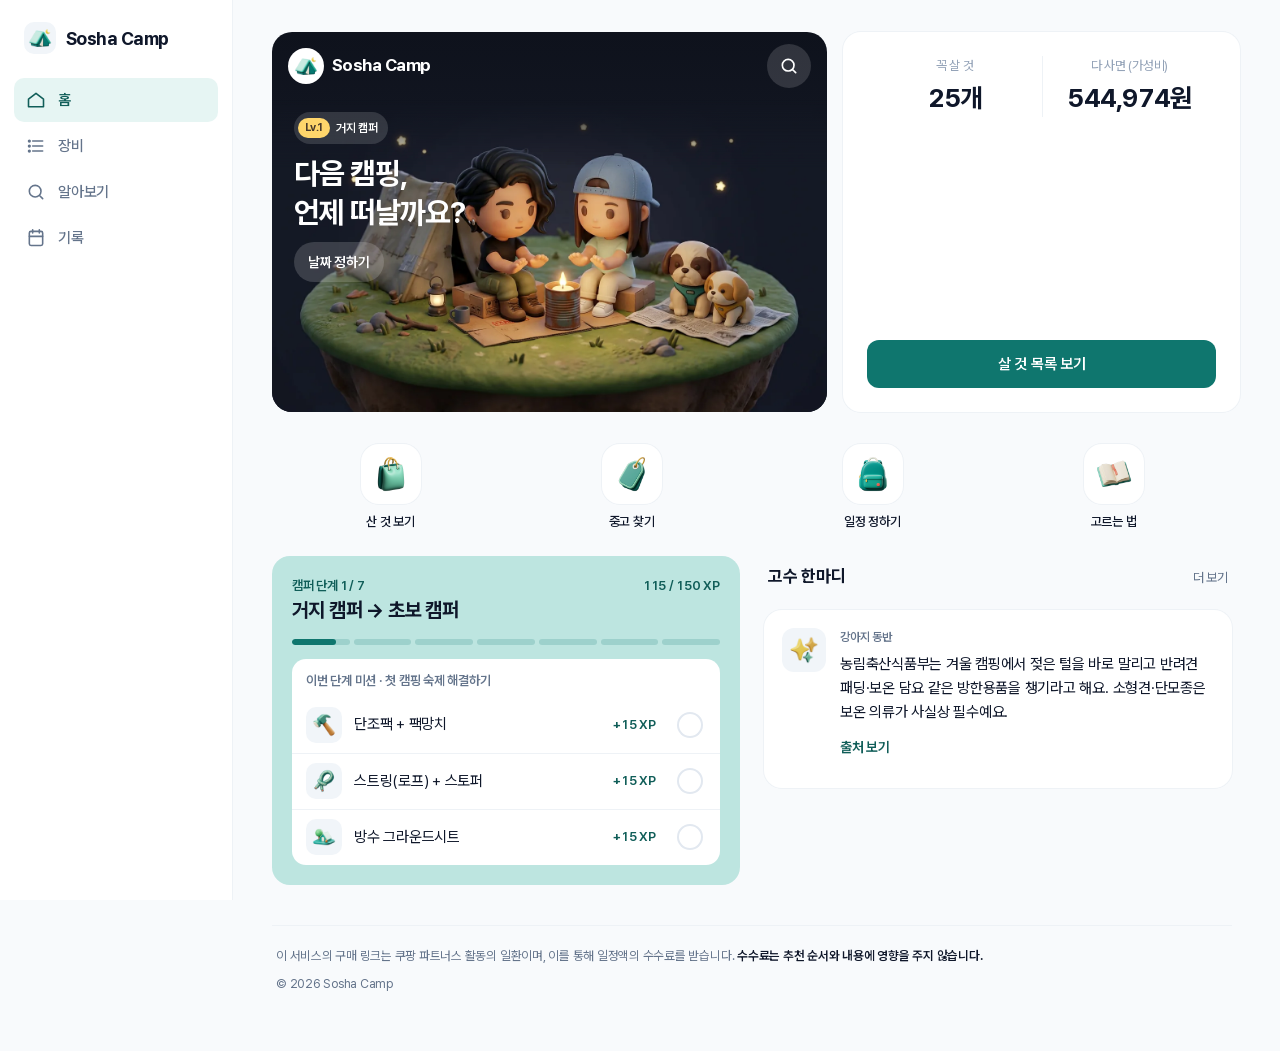
==== commit 040e9a36: "Fit level progress bar in one row on mobile The bar was fixed at 5 columns, so the 7 levels wrapped " ====
--- a/app/index.html
+++ b/app/index.html
@@ -241,9 +241,12 @@
 .stage { display: flex; flex-direction: column; gap: 14px; padding: 20px; border-radius: var(--r-lg); background: var(--mint); }
 .stage-head { display: flex; justify-content: space-between; align-items: flex-start; gap: 8px; }
 .stage-head small { display: block; font-size: 13px; font-weight: 600; color: var(--brand-ink); }
-.stage-head strong { font-size: 20px; font-weight: 700; letter-spacing: -0.03em; }
+.stage-head strong { display: block; font-size: clamp(17px, 5.2vw, 20px); font-weight: 700; letter-spacing: -0.03em; }
+.stage-head .nw { white-space: nowrap; }
 .stage-head .xp { font-size: 13px; font-weight: 600; color: var(--brand-ink); white-space: nowrap; }
-.steps { display: grid; grid-template-columns: repeat(5, minmax(0, 1fr)); gap: 4px; }
+.steps { display: flex; gap: 4px; width: 100%; }
+.steps i { flex: 1 1 0; min-width: 0; }
+@media (max-width: 360px) { .steps { gap: 3px; } }
 .steps i { height: 6px; border-radius: 999px; background: color-mix(in srgb, var(--brand) 18%, transparent); overflow: hidden; }
 .steps i b { display: block; height: 100%; background: var(--brand); border-radius: inherit; width: var(--p, 0%); transition: width .6s var(--ease); }
 .mission { display: flex; flex-direction: column; border-radius: var(--r); background: var(--card); }
